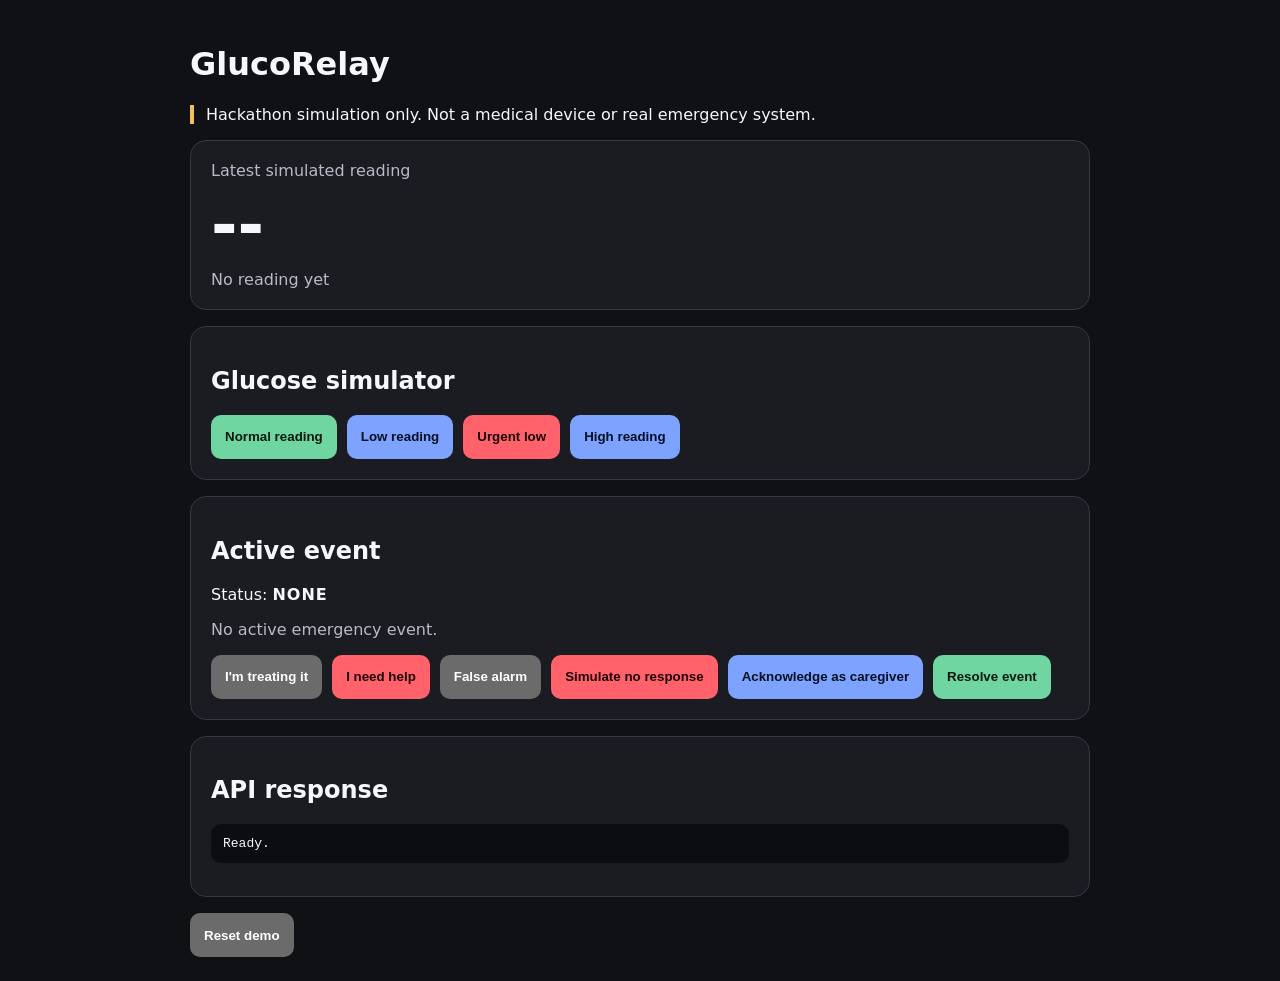
==== app/static/index.html @ 760d0e40 "implemented first version of project" ====
<!doctype html>
<html lang="en">
  <head>
    <meta charset="utf-8" />
    <meta name="viewport" content="width=device-width, initial-scale=1" />
    <title>GlucoRelay Demo</title>
    <style>
      :root {
        font-family: Inter, system-ui, sans-serif;
        color-scheme: dark;
        background: #101114;
        color: #f6f7fb;
      }
      * {
        box-sizing: border-box;
      }
      body {
        margin: 0;
        padding: 24px;
      }
      main {
        width: min(900px, 100%);
        margin: auto;
      }
      .card {
        background: #1a1c22;
        border: 1px solid #343844;
        border-radius: 16px;
        padding: 20px;
        margin-bottom: 16px;
      }
      .reading {
        font-size: 64px;
        font-weight: 800;
        margin: 8px 0;
      }
      .muted {
        color: #b6bbc8;
      }
      .status {
        font-weight: 700;
        text-transform: uppercase;
        letter-spacing: 0.06em;
      }
      .buttons {
        display: flex;
        flex-wrap: wrap;
        gap: 10px;
      }
      button {
        min-height: 44px;
        border: 0;
        border-radius: 10px;
        padding: 10px 14px;
        font-weight: 700;
        cursor: pointer;
      }
      button:disabled {
        opacity: 0.45;
        cursor: not-allowed;
      }
      .danger {
        background: #ff626b;
        color: #190305;
      }
      .primary {
        background: #7da2ff;
        color: #071021;
      }
      .safe {
        background: #6fd6a2;
        color: #04180d;
      }
      pre {
        white-space: pre-wrap;
        overflow-wrap: anywhere;
        background: #0c0d10;
        padding: 12px;
        border-radius: 10px;
        max-height: 320px;
        overflow: auto;
      }
      .warning {
        border-left: 4px solid #f2be55;
        padding-left: 12px;
      }
    </style>
  </head>
  <body>
    <main>
      <h1>GlucoRelay</h1>
      <p class="warning">
        Hackathon simulation only. Not a medical device or real emergency
        system.
      </p>

      <section class="card">
        <div class="muted">Latest simulated reading</div>
        <div id="reading" class="reading">--</div>
        <div id="trend" class="muted">No reading yet</div>
      </section>

      <section class="card">
        <h2>Glucose simulator</h2>
        <div class="buttons">
          <button class="safe" onclick="sendReading(110, 'flat')">
            Normal reading
          </button>
          <button class="primary" onclick="sendReading(67, 'single_down')">
            Low reading
          </button>
          <button class="danger" onclick="sendReading(52, 'double_down')">
            Urgent low
          </button>
          <button class="primary" onclick="sendReading(280, 'single_up')">
            High reading
          </button>
        </div>
      </section>

      <section class="card">
        <h2>Active event</h2>
        <p>Status: <span id="status" class="status">none</span></p>
        <p id="reason" class="muted">No active emergency event.</p>

        <div class="buttons">
          <button id="treatingBtn" onclick="patientResponse('treating')">
            I'm treating it
          </button>
          <button
            id="helpBtn"
            class="danger"
            onclick="patientResponse('need_help')"
          >
            I need help
          </button>
          <button id="falseBtn" onclick="patientResponse('false_alarm')">
            False alarm
          </button>
          <button id="timeoutBtn" class="danger" onclick="timeoutEvent()">
            Simulate no response
          </button>
          <button id="ackBtn" class="primary" onclick="acknowledge()">
            Acknowledge as caregiver
          </button>
          <button id="resolveBtn" class="safe" onclick="resolveEvent()">
            Resolve event
          </button>
        </div>
      </section>

      <section class="card">
        <h2>API response</h2>
        <pre id="output">Ready.</pre>
      </section>

      <button onclick="resetDemo()">Reset demo</button>
    </main>

    <script>
      let activeEventId = null;

      async function request(path, options = {}) {
        const response = await fetch(path, {
          headers: { "Content-Type": "application/json" },
          ...options,
        });
        const data = await response.json();
        document.getElementById("output").textContent = JSON.stringify(
          data,
          null,
          2,
        );
        if (!response.ok) throw new Error(data.detail || "Request failed");
        await refresh();
        return data;
      }

      async function refresh() {
        const response = await fetch("/api/state");
        const state = await response.json();

        const reading = state.latest_reading;
        document.getElementById("reading").textContent = reading
          ? `${reading.value_mg_dl} mg/dL`
          : "--";
        document.getElementById("trend").textContent = reading
          ? reading.trend.replaceAll("_", " ")
          : "No reading yet";

        const event = state.active_event;
        activeEventId = event?.id ?? null;
        document.getElementById("status").textContent = event?.status ?? "none";
        document.getElementById("reason").textContent =
          event?.reason ?? "No active emergency event.";

        const hasEvent = Boolean(event);
        [
          "treatingBtn",
          "helpBtn",
          "falseBtn",
          "timeoutBtn",
          "ackBtn",
          "resolveBtn",
        ].forEach((id) => {
          document.getElementById(id).disabled = !hasEvent;
        });
      }

      function requireEvent() {
        if (!activeEventId) {
          alert("Create an event first.");
          return false;
        }
        return true;
      }

      async function sendReading(value, trend) {
        await request("/api/readings", {
          method: "POST",
          body: JSON.stringify({
            value_mg_dl: value,
            trend,
            source: "simulator",
          }),
        });
      }

      async function patientResponse(response) {
        if (!requireEvent()) return;
        await request(`/api/events/${activeEventId}/patient-response`, {
          method: "POST",
          body: JSON.stringify({ response }),
        });
      }

      async function timeoutEvent() {
        if (!requireEvent()) return;
        await request(`/api/events/${activeEventId}/timeout`, {
          method: "POST",
        });
      }

      async function acknowledge() {
        if (!requireEvent()) return;
        await request(`/api/events/${activeEventId}/acknowledge`, {
          method: "POST",
          body: JSON.stringify({ caregiver_name: "Luis" }),
        });
      }

      async function resolveEvent() {
        if (!requireEvent()) return;
        await request(`/api/events/${activeEventId}/resolve`, {
          method: "POST",
        });
      }

      async function resetDemo() {
        await request("/api/reset", { method: "POST" });
      }

      refresh();
    </script>
  </body>
</html>
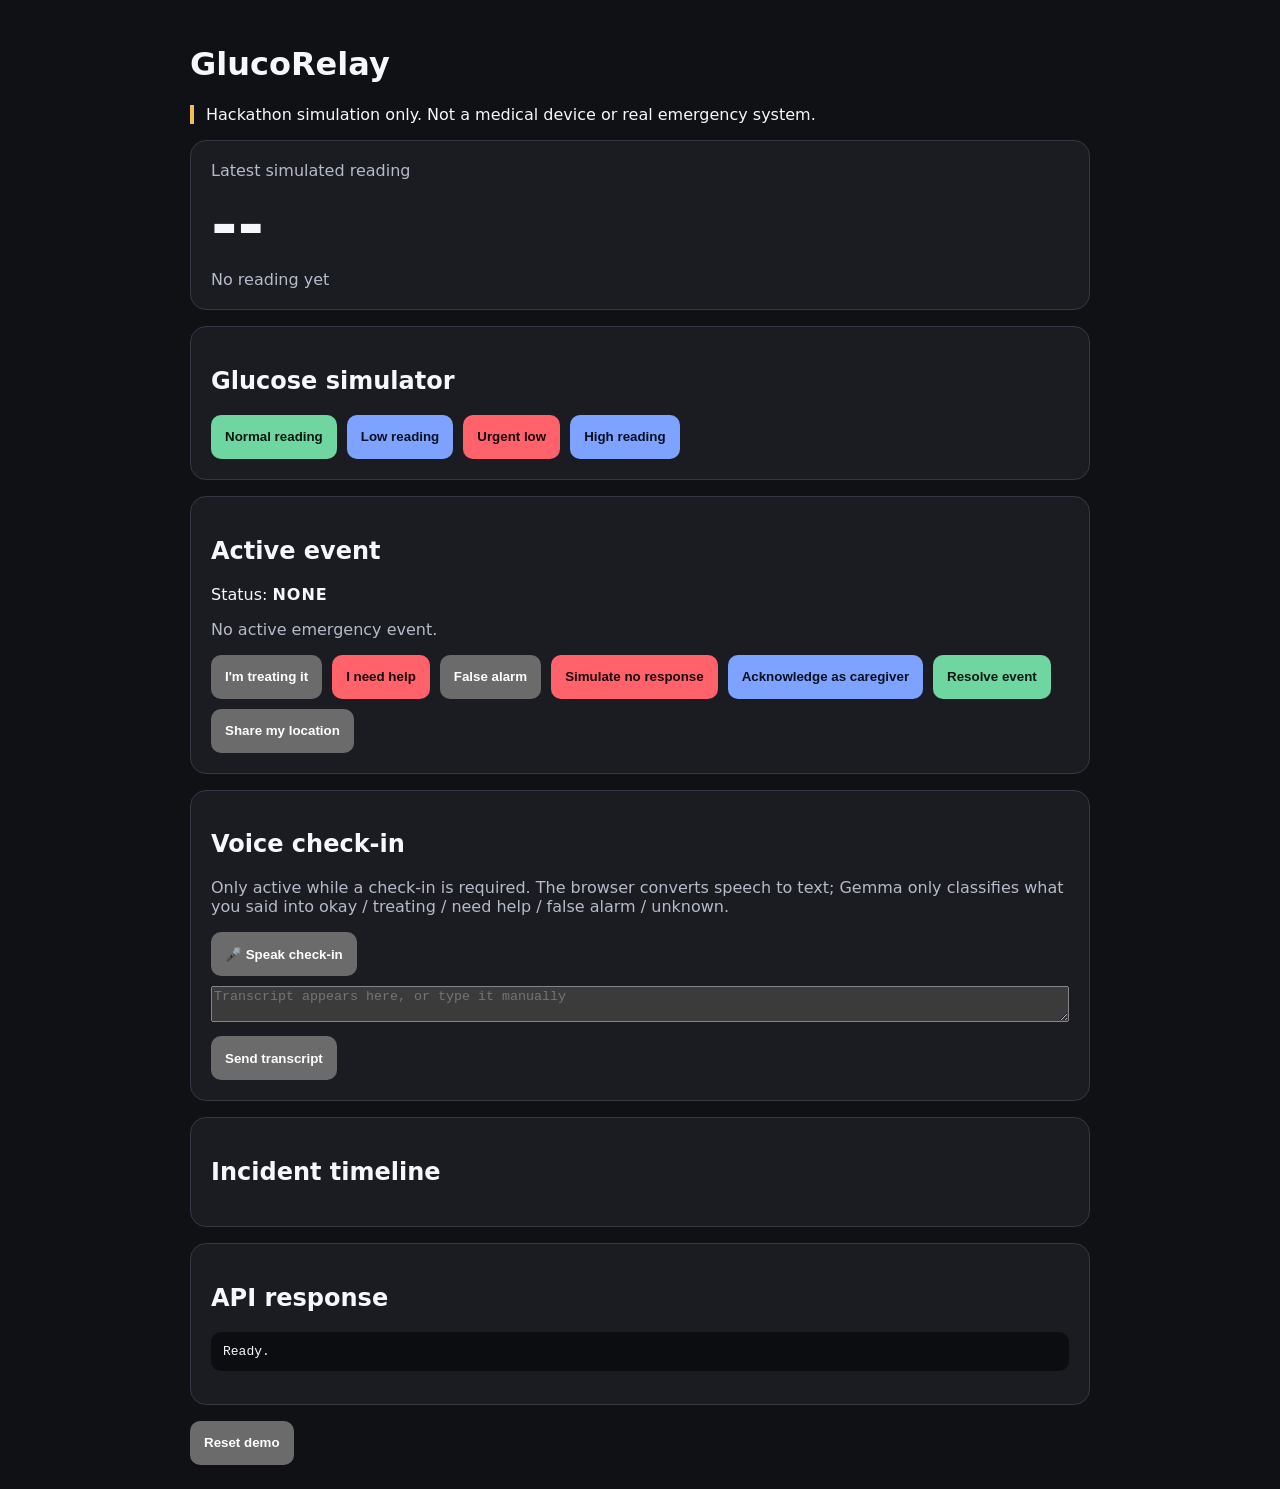
==== commit a7f55e04: "finished current version of the backend, still needs works" ====
--- a/app/static/index.html
+++ b/app/static/index.html
@@ -122,6 +122,9 @@
         <h2>Active event</h2>
         <p>Status: <span id="status" class="status">none</span></p>
         <p id="reason" class="muted">No active emergency event.</p>
+        <p id="patientSummary" class="muted"></p>
+        <p id="caregiverHandoff" class="muted"></p>
+        <p id="caregiverLink" class="muted"></p>
 
         <div class="buttons">
           <button id="treatingBtn" onclick="patientResponse('treating')">
@@ -146,7 +149,40 @@
           <button id="resolveBtn" class="safe" onclick="resolveEvent()">
             Resolve event
           </button>
+          <button id="locationBtn" onclick="shareLocation()">
+            Share my location
+          </button>
         </div>
+      </section>
+
+      <section class="card">
+        <h2>Voice check-in</h2>
+        <p class="muted">
+          Only active while a check-in is required. The browser converts
+          speech to text; Gemma only classifies what you said into okay /
+          treating / need help / false alarm / unknown.
+        </p>
+        <div class="buttons">
+          <button id="micBtn" onclick="startVoiceCheckIn()">
+            🎤 Speak check-in
+          </button>
+        </div>
+        <textarea
+          id="transcriptBox"
+          rows="2"
+          style="width: 100%; margin-top: 10px"
+          placeholder="Transcript appears here, or type it manually"
+        ></textarea>
+        <div class="buttons" style="margin-top: 10px">
+          <button id="sendTranscriptBtn" onclick="sendVoiceCheckIn()">
+            Send transcript
+          </button>
+        </div>
+      </section>
+
+      <section class="card">
+        <h2>Incident timeline</h2>
+        <ul id="timelineList" class="muted"></ul>
       </section>
 
       <section class="card">
@@ -194,6 +230,16 @@
         document.getElementById("reason").textContent =
           event?.reason ?? "No active emergency event.";
 
+        const langSuffix = event?.original_language && event.original_language !== "en"
+          ? ` (detected language: ${event.original_language})`
+          : "";
+        document.getElementById("patientSummary").textContent = event?.patient_response_summary
+          ? `Patient check-in: ${event.patient_response_summary}${langSuffix}`
+          : "";
+        document.getElementById("caregiverHandoff").textContent = event?.caregiver_handoff
+          ? `Caregiver handoff (${event.caregiver_handoff_source}): ${event.caregiver_handoff.headline} - ${event.caregiver_handoff.handoff}`
+          : "";
+
         const hasEvent = Boolean(event);
         [
           "treatingBtn",
@@ -202,9 +248,28 @@
           "timeoutBtn",
           "ackBtn",
           "resolveBtn",
+          "locationBtn",
         ].forEach((id) => {
           document.getElementById(id).disabled = !hasEvent;
         });
+
+        const canVoiceCheckIn = event?.status === "check_in_required";
+        ["micBtn", "sendTranscriptBtn"].forEach((id) => {
+          document.getElementById(id).disabled = !canVoiceCheckIn;
+        });
+
+        const caregiverLink = document.getElementById("caregiverLink");
+        caregiverLink.innerHTML = event
+          ? `Caregiver link: <a href="/caregiver/${event.public_token}" target="_blank" rel="noopener">/caregiver/${event.public_token}</a>`
+          : "";
+
+        const timelineList = document.getElementById("timelineList");
+        timelineList.innerHTML = "";
+        for (const entry of event?.timeline ?? []) {
+          const li = document.createElement("li");
+          li.textContent = `${new Date(entry.created_at).toLocaleTimeString()} - ${entry.message}`;
+          timelineList.append(li);
+        }
       }
 
       function requireEvent() {
@@ -245,7 +310,7 @@
         if (!requireEvent()) return;
         await request(`/api/events/${activeEventId}/acknowledge`, {
           method: "POST",
-          body: JSON.stringify({ caregiver_name: "Luis" }),
+          body: JSON.stringify({ caregiver_name: "Helper" }),
         });
       }
 
@@ -258,6 +323,64 @@
 
       async function resetDemo() {
         await request("/api/reset", { method: "POST" });
+      }
+
+      async function sendVoiceCheckIn() {
+        if (!requireEvent()) return;
+        const transcript = document.getElementById("transcriptBox").value.trim();
+        if (!transcript) {
+          alert("Speak or type a transcript first.");
+          return;
+        }
+        await request(`/api/events/${activeEventId}/voice-check-in`, {
+          method: "POST",
+          body: JSON.stringify({ transcript, language: "en-US" }),
+        });
+      }
+
+      function startVoiceCheckIn() {
+        const SpeechRecognition =
+          window.SpeechRecognition || window.webkitSpeechRecognition;
+        if (!SpeechRecognition) {
+          alert(
+            "This browser doesn't support speech recognition. Type the transcript instead.",
+          );
+          return;
+        }
+        const recognizer = new SpeechRecognition();
+        recognizer.lang = "en-US";
+        recognizer.interimResults = false;
+        recognizer.maxAlternatives = 1;
+        recognizer.onresult = (event) => {
+          const transcript = event.results[0][0].transcript;
+          document.getElementById("transcriptBox").value = transcript;
+        };
+        recognizer.onerror = (event) => {
+          alert(`Speech recognition error: ${event.error}`);
+        };
+        // Listens only for this single check-in utterance, then stops -
+        // this is not a continuously-listening wake-word feature.
+        recognizer.start();
+      }
+
+      async function shareLocation() {
+        if (!requireEvent()) return;
+        if (!navigator.geolocation) {
+          alert("Geolocation isn't available in this browser.");
+          return;
+        }
+        navigator.geolocation.getCurrentPosition(
+          async (position) => {
+            await request(`/api/events/${activeEventId}/location`, {
+              method: "POST",
+              body: JSON.stringify({
+                latitude: position.coords.latitude,
+                longitude: position.coords.longitude,
+              }),
+            });
+          },
+          (error) => alert(`Could not get location: ${error.message}`),
+        );
       }
 
       refresh();
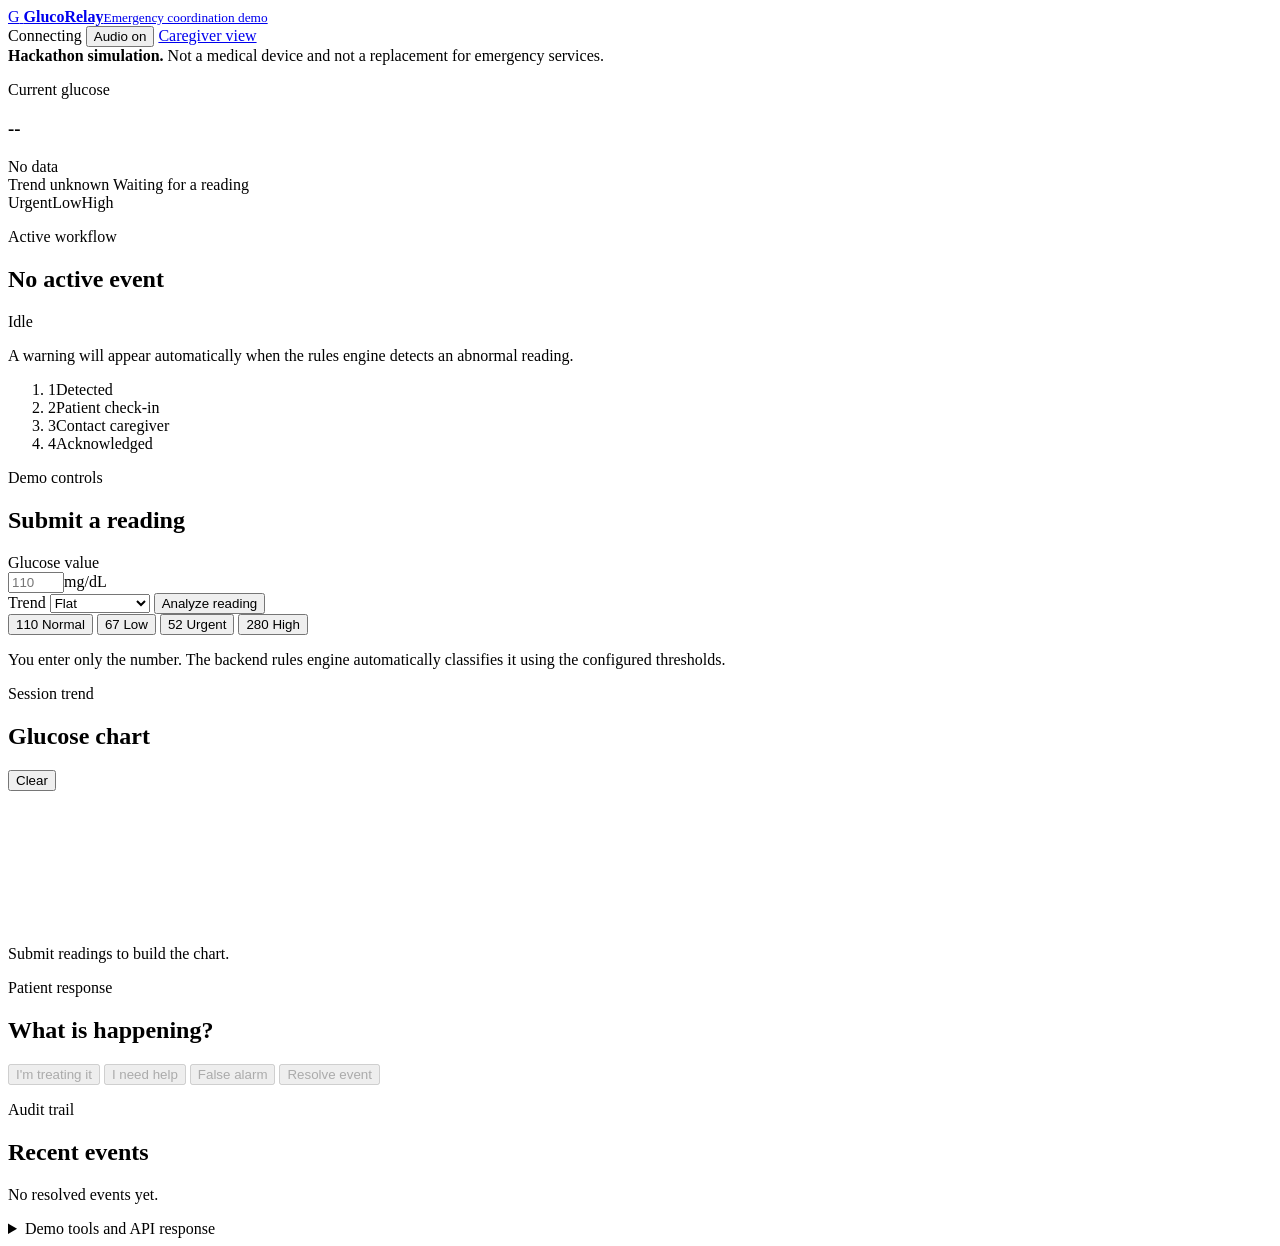
==== commit 38f4f35c: "updated frontend" ====
--- a/app/static/index.html
+++ b/app/static/index.html
@@ -1,389 +1,160 @@
 <!doctype html>
 <html lang="en">
-  <head>
-    <meta charset="utf-8" />
-    <meta name="viewport" content="width=device-width, initial-scale=1" />
-    <title>GlucoRelay Demo</title>
-    <style>
-      :root {
-        font-family: Inter, system-ui, sans-serif;
-        color-scheme: dark;
-        background: #101114;
-        color: #f6f7fb;
-      }
-      * {
-        box-sizing: border-box;
-      }
-      body {
-        margin: 0;
-        padding: 24px;
-      }
-      main {
-        width: min(900px, 100%);
-        margin: auto;
-      }
-      .card {
-        background: #1a1c22;
-        border: 1px solid #343844;
-        border-radius: 16px;
-        padding: 20px;
-        margin-bottom: 16px;
-      }
-      .reading {
-        font-size: 64px;
-        font-weight: 800;
-        margin: 8px 0;
-      }
-      .muted {
-        color: #b6bbc8;
-      }
-      .status {
-        font-weight: 700;
-        text-transform: uppercase;
-        letter-spacing: 0.06em;
-      }
-      .buttons {
-        display: flex;
-        flex-wrap: wrap;
-        gap: 10px;
-      }
-      button {
-        min-height: 44px;
-        border: 0;
-        border-radius: 10px;
-        padding: 10px 14px;
-        font-weight: 700;
-        cursor: pointer;
-      }
-      button:disabled {
-        opacity: 0.45;
-        cursor: not-allowed;
-      }
-      .danger {
-        background: #ff626b;
-        color: #190305;
-      }
-      .primary {
-        background: #7da2ff;
-        color: #071021;
-      }
-      .safe {
-        background: #6fd6a2;
-        color: #04180d;
-      }
-      pre {
-        white-space: pre-wrap;
-        overflow-wrap: anywhere;
-        background: #0c0d10;
-        padding: 12px;
-        border-radius: 10px;
-        max-height: 320px;
-        overflow: auto;
-      }
-      .warning {
-        border-left: 4px solid #f2be55;
-        padding-left: 12px;
-      }
-    </style>
-  </head>
-  <body>
-    <main>
-      <h1>GlucoRelay</h1>
-      <p class="warning">
-        Hackathon simulation only. Not a medical device or real emergency
-        system.
-      </p>
+<head>
+  <meta charset="utf-8">
+  <meta name="viewport" content="width=device-width, initial-scale=1">
+  <meta name="theme-color" content="#07111f">
+  <title>GlucoRelay Patient Demo</title>
+  <link rel="stylesheet" href="/static/styles.css">
+  <script src="/static/app.js" defer></script>
+</head>
+<body data-page="patient">
+  <header class="topbar">
+    <a class="brand" href="/" aria-label="GlucoRelay home">
+      <span class="brand-mark" aria-hidden="true">G</span>
+      <span><strong>GlucoRelay</strong><small>Emergency coordination demo</small></span>
+    </a>
+    <nav class="top-actions" aria-label="Primary navigation">
+      <span id="connectionPill" class="pill pill-neutral">Connecting</span>
+      <button id="audioToggleBtn" class="button button-ghost audio-toggle" type="button" aria-pressed="true">Audio on</button>
+      <a class="button button-ghost" href="/caregiver">Caregiver view</a>
+    </nav>
+  </header>
 
-      <section class="card">
-        <div class="muted">Latest simulated reading</div>
-        <div id="reading" class="reading">--</div>
-        <div id="trend" class="muted">No reading yet</div>
-      </section>
+  <main class="shell">
+    <section class="demo-notice" role="note">
+      <strong>Hackathon simulation.</strong> Not a medical device and not a replacement for emergency services.
+    </section>
 
-      <section class="card">
-        <h2>Glucose simulator</h2>
-        <div class="buttons">
-          <button class="safe" onclick="sendReading(110, 'flat')">
-            Normal reading
-          </button>
-          <button class="primary" onclick="sendReading(67, 'single_down')">
-            Low reading
-          </button>
-          <button class="danger" onclick="sendReading(52, 'double_down')">
-            Urgent low
-          </button>
-          <button class="primary" onclick="sendReading(280, 'single_up')">
-            High reading
-          </button>
+    <section class="hero-grid">
+      <article id="readingCard" class="card reading-card state-neutral">
+        <div class="card-heading">
+          <div>
+            <p class="eyebrow">Current glucose</p>
+            <h1 id="readingValue">--</h1>
+          </div>
+          <span id="readingBadge" class="status-badge">No data</span>
         </div>
-      </section>
+        <div class="reading-meta">
+          <span id="trendValue">Trend unknown</span>
+          <span id="readingTime">Waiting for a reading</span>
+        </div>
+        <div class="range-track" aria-label="Configured glucose thresholds">
+          <span class="range urgent"></span><span class="range low"></span><span class="range normal"></span><span class="range high"></span>
+        </div>
+        <div class="range-labels">
+          <span id="urgentThreshold">Urgent</span><span id="lowThreshold">Low</span><span id="highThreshold">High</span>
+        </div>
+      </article>
 
-      <section class="card">
-        <h2>Active event</h2>
-        <p>Status: <span id="status" class="status">none</span></p>
-        <p id="reason" class="muted">No active emergency event.</p>
-        <p id="patientSummary" class="muted"></p>
-        <p id="caregiverHandoff" class="muted"></p>
-        <p id="caregiverLink" class="muted"></p>
+      <article class="card event-card">
+        <div class="card-heading">
+          <div>
+            <p class="eyebrow">Active workflow</p>
+            <h2 id="eventTitle">No active event</h2>
+          </div>
+          <span id="eventStatus" class="status-badge">Idle</span>
+        </div>
+        <p id="eventReason" class="muted">A warning will appear automatically when the rules engine detects an abnormal reading.</p>
+        <ol class="workflow" aria-label="Emergency workflow">
+          <li id="stepDetected"><span>1</span>Detected</li>
+          <li id="stepCheckin"><span>2</span>Patient check-in</li>
+          <li id="stepContact"><span>3</span>Contact caregiver</li>
+          <li id="stepAck"><span>4</span>Acknowledged</li>
+        </ol>
+      </article>
+    </section>
 
-        <div class="buttons">
-          <button id="treatingBtn" onclick="patientResponse('treating')">
-            I'm treating it
-          </button>
-          <button
-            id="helpBtn"
-            class="danger"
-            onclick="patientResponse('need_help')"
-          >
-            I need help
-          </button>
-          <button id="falseBtn" onclick="patientResponse('false_alarm')">
-            False alarm
-          </button>
-          <button id="timeoutBtn" class="danger" onclick="timeoutEvent()">
-            Simulate no response
-          </button>
-          <button id="ackBtn" class="primary" onclick="acknowledge()">
-            Acknowledge as caregiver
-          </button>
-          <button id="resolveBtn" class="safe" onclick="resolveEvent()">
-            Resolve event
-          </button>
-          <button id="locationBtn" onclick="shareLocation()">
-            Share my location
-          </button>
+    <section class="content-grid">
+      <article class="card simulator-card">
+        <div class="card-heading">
+          <div><p class="eyebrow">Demo controls</p><h2>Submit a reading</h2></div>
         </div>
-      </section>
+        <form id="readingForm" class="reading-form">
+          <label>
+            <span>Glucose value</span>
+            <div class="input-with-unit"><input id="readingInput" type="number" min="20" max="600" step="1" inputmode="numeric" placeholder="110" required><span>mg/dL</span></div>
+          </label>
+          <label>
+            <span>Trend</span>
+            <select id="trendInput">
+              <option value="unknown">Unknown</option>
+              <option value="double_down">Double down</option>
+              <option value="single_down">Single down</option>
+              <option value="flat" selected>Flat</option>
+              <option value="single_up">Single up</option>
+              <option value="double_up">Double up</option>
+            </select>
+          </label>
+          <button class="button button-primary" type="submit">Analyze reading</button>
+        </form>
+        <div class="preset-row" aria-label="Reading presets">
+          <button class="preset safe" data-reading="110" data-trend="flat">110 Normal</button>
+          <button class="preset caution" data-reading="67" data-trend="single_down">67 Low</button>
+          <button class="preset danger" data-reading="52" data-trend="double_down">52 Urgent</button>
+          <button class="preset caution" data-reading="280" data-trend="single_up">280 High</button>
+        </div>
+        <p class="helper">You enter only the number. The backend rules engine automatically classifies it using the configured thresholds.</p>
+      </article>
 
-      <section class="card">
-        <h2>Voice check-in</h2>
-        <p class="muted">
-          Only active while a check-in is required. The browser converts
-          speech to text; Gemma only classifies what you said into okay /
-          treating / need help / false alarm / unknown.
-        </p>
-        <div class="buttons">
-          <button id="micBtn" onclick="startVoiceCheckIn()">
-            🎤 Speak check-in
-          </button>
+      <article class="card chart-card">
+        <div class="card-heading">
+          <div><p class="eyebrow">Session trend</p><h2>Glucose chart</h2></div>
+          <button id="clearChartBtn" class="text-button" type="button">Clear</button>
         </div>
-        <textarea
-          id="transcriptBox"
-          rows="2"
-          style="width: 100%; margin-top: 10px"
-          placeholder="Transcript appears here, or type it manually"
-        ></textarea>
-        <div class="buttons" style="margin-top: 10px">
-          <button id="sendTranscriptBtn" onclick="sendVoiceCheckIn()">
-            Send transcript
-          </button>
+        <div class="chart-wrap"><canvas id="glucoseChart" aria-label="Session glucose chart"></canvas></div>
+        <div id="chartEmpty" class="empty-chart">Submit readings to build the chart.</div>
+      </article>
+    </section>
+
+    <section class="content-grid lower-grid">
+      <article class="card actions-card">
+        <div class="card-heading"><div><p class="eyebrow">Patient response</p><h2>What is happening?</h2></div></div>
+        <div class="action-grid">
+          <button id="treatingBtn" class="button button-primary" disabled>I'm treating it</button>
+          <button id="helpBtn" class="button button-danger" disabled>I need help</button>
+          <button id="falseAlarmBtn" class="button button-ghost" disabled>False alarm</button>
+          <button id="resolveBtn" class="button button-success" disabled>Resolve event</button>
         </div>
-      </section>
+      </article>
 
-      <section class="card">
-        <h2>Incident timeline</h2>
-        <ul id="timelineList" class="muted"></ul>
-      </section>
+      <article class="card history-card">
+        <div class="card-heading"><div><p class="eyebrow">Audit trail</p><h2>Recent events</h2></div></div>
+        <div id="historyList" class="history-list"><p class="muted">No resolved events yet.</p></div>
+      </article>
+    </section>
 
-      <section class="card">
-        <h2>API response</h2>
-        <pre id="output">Ready.</pre>
-      </section>
+    <section class="card debug-card">
+      <details>
+        <summary>Demo tools and API response</summary>
+        <div class="debug-actions">
+          <button id="timeoutBtn" class="button button-ghost" disabled>Simulate no response</button>
+          <button id="resetBtn" class="button button-ghost">Reset demo</button>
+        </div>
+        <pre id="apiOutput">Ready.</pre>
+      </details>
+    </section>
+  </main>
 
-      <button onclick="resetDemo()">Reset demo</button>
-    </main>
+  <div id="emergencyOverlay" class="overlay" hidden>
+    <section class="overlay-card" role="dialog" aria-modal="true" aria-labelledby="overlayTitle">
+      <div class="alert-icon" aria-hidden="true">!</div>
+      <p class="eyebrow">Automatic rules-engine warning</p>
+      <h2 id="overlayTitle">Glucose check-in needed</h2>
+      <div id="overlayReading" class="overlay-reading">-- mg/dL</div>
+      <p id="overlayReason" class="overlay-reason"></p>
+      <div id="countdownBlock" class="countdown-block">
+        <div class="countdown-ring"><span id="countdownValue">30</span></div>
+        <p>Caregiver escalation begins if there is no response.</p>
+      </div>
+      <div class="overlay-actions">
+        <button id="overlayTreatingBtn" class="button button-primary">I'm treating it</button>
+        <button id="overlayHelpBtn" class="button button-danger">I need help now</button>
+        <button id="overlayFalseBtn" class="button button-ghost">False alarm</button>
+      </div>
+    </section>
+  </div>
 
-    <script>
-      let activeEventId = null;
-
-      async function request(path, options = {}) {
-        const response = await fetch(path, {
-          headers: { "Content-Type": "application/json" },
-          ...options,
-        });
-        const data = await response.json();
-        document.getElementById("output").textContent = JSON.stringify(
-          data,
-          null,
-          2,
-        );
-        if (!response.ok) throw new Error(data.detail || "Request failed");
-        await refresh();
-        return data;
-      }
-
-      async function refresh() {
-        const response = await fetch("/api/state");
-        const state = await response.json();
-
-        const reading = state.latest_reading;
-        document.getElementById("reading").textContent = reading
-          ? `${reading.value_mg_dl} mg/dL`
-          : "--";
-        document.getElementById("trend").textContent = reading
-          ? reading.trend.replaceAll("_", " ")
-          : "No reading yet";
-
-        const event = state.active_event;
-        activeEventId = event?.id ?? null;
-        document.getElementById("status").textContent = event?.status ?? "none";
-        document.getElementById("reason").textContent =
-          event?.reason ?? "No active emergency event.";
-
-        const langSuffix = event?.original_language && event.original_language !== "en"
-          ? ` (detected language: ${event.original_language})`
-          : "";
-        document.getElementById("patientSummary").textContent = event?.patient_response_summary
-          ? `Patient check-in: ${event.patient_response_summary}${langSuffix}`
-          : "";
-        document.getElementById("caregiverHandoff").textContent = event?.caregiver_handoff
-          ? `Caregiver handoff (${event.caregiver_handoff_source}): ${event.caregiver_handoff.headline} - ${event.caregiver_handoff.handoff}`
-          : "";
-
-        const hasEvent = Boolean(event);
-        [
-          "treatingBtn",
-          "helpBtn",
-          "falseBtn",
-          "timeoutBtn",
-          "ackBtn",
-          "resolveBtn",
-          "locationBtn",
-        ].forEach((id) => {
-          document.getElementById(id).disabled = !hasEvent;
-        });
-
-        const canVoiceCheckIn = event?.status === "check_in_required";
-        ["micBtn", "sendTranscriptBtn"].forEach((id) => {
-          document.getElementById(id).disabled = !canVoiceCheckIn;
-        });
-
-        const caregiverLink = document.getElementById("caregiverLink");
-        caregiverLink.innerHTML = event
-          ? `Caregiver link: <a href="/caregiver/${event.public_token}" target="_blank" rel="noopener">/caregiver/${event.public_token}</a>`
-          : "";
-
-        const timelineList = document.getElementById("timelineList");
-        timelineList.innerHTML = "";
-        for (const entry of event?.timeline ?? []) {
-          const li = document.createElement("li");
-          li.textContent = `${new Date(entry.created_at).toLocaleTimeString()} - ${entry.message}`;
-          timelineList.append(li);
-        }
-      }
-
-      function requireEvent() {
-        if (!activeEventId) {
-          alert("Create an event first.");
-          return false;
-        }
-        return true;
-      }
-
-      async function sendReading(value, trend) {
-        await request("/api/readings", {
-          method: "POST",
-          body: JSON.stringify({
-            value_mg_dl: value,
-            trend,
-            source: "simulator",
-          }),
-        });
-      }
-
-      async function patientResponse(response) {
-        if (!requireEvent()) return;
-        await request(`/api/events/${activeEventId}/patient-response`, {
-          method: "POST",
-          body: JSON.stringify({ response }),
-        });
-      }
-
-      async function timeoutEvent() {
-        if (!requireEvent()) return;
-        await request(`/api/events/${activeEventId}/timeout`, {
-          method: "POST",
-        });
-      }
-
-      async function acknowledge() {
-        if (!requireEvent()) return;
-        await request(`/api/events/${activeEventId}/acknowledge`, {
-          method: "POST",
-          body: JSON.stringify({ caregiver_name: "Helper" }),
-        });
-      }
-
-      async function resolveEvent() {
-        if (!requireEvent()) return;
-        await request(`/api/events/${activeEventId}/resolve`, {
-          method: "POST",
-        });
-      }
-
-      async function resetDemo() {
-        await request("/api/reset", { method: "POST" });
-      }
-
-      async function sendVoiceCheckIn() {
-        if (!requireEvent()) return;
-        const transcript = document.getElementById("transcriptBox").value.trim();
-        if (!transcript) {
-          alert("Speak or type a transcript first.");
-          return;
-        }
-        await request(`/api/events/${activeEventId}/voice-check-in`, {
-          method: "POST",
-          body: JSON.stringify({ transcript, language: "en-US" }),
-        });
-      }
-
-      function startVoiceCheckIn() {
-        const SpeechRecognition =
-          window.SpeechRecognition || window.webkitSpeechRecognition;
-        if (!SpeechRecognition) {
-          alert(
-            "This browser doesn't support speech recognition. Type the transcript instead.",
-          );
-          return;
-        }
-        const recognizer = new SpeechRecognition();
-        recognizer.lang = "en-US";
-        recognizer.interimResults = false;
-        recognizer.maxAlternatives = 1;
-        recognizer.onresult = (event) => {
-          const transcript = event.results[0][0].transcript;
-          document.getElementById("transcriptBox").value = transcript;
-        };
-        recognizer.onerror = (event) => {
-          alert(`Speech recognition error: ${event.error}`);
-        };
-        // Listens only for this single check-in utterance, then stops -
-        // this is not a continuously-listening wake-word feature.
-        recognizer.start();
-      }
-
-      async function shareLocation() {
-        if (!requireEvent()) return;
-        if (!navigator.geolocation) {
-          alert("Geolocation isn't available in this browser.");
-          return;
-        }
-        navigator.geolocation.getCurrentPosition(
-          async (position) => {
-            await request(`/api/events/${activeEventId}/location`, {
-              method: "POST",
-              body: JSON.stringify({
-                latitude: position.coords.latitude,
-                longitude: position.coords.longitude,
-              }),
-            });
-          },
-          (error) => alert(`Could not get location: ${error.message}`),
-        );
-      }
-
-      refresh();
-    </script>
-  </body>
+  <div id="toastRegion" class="toast-region" aria-live="polite" aria-atomic="true"></div>
+</body>
 </html>
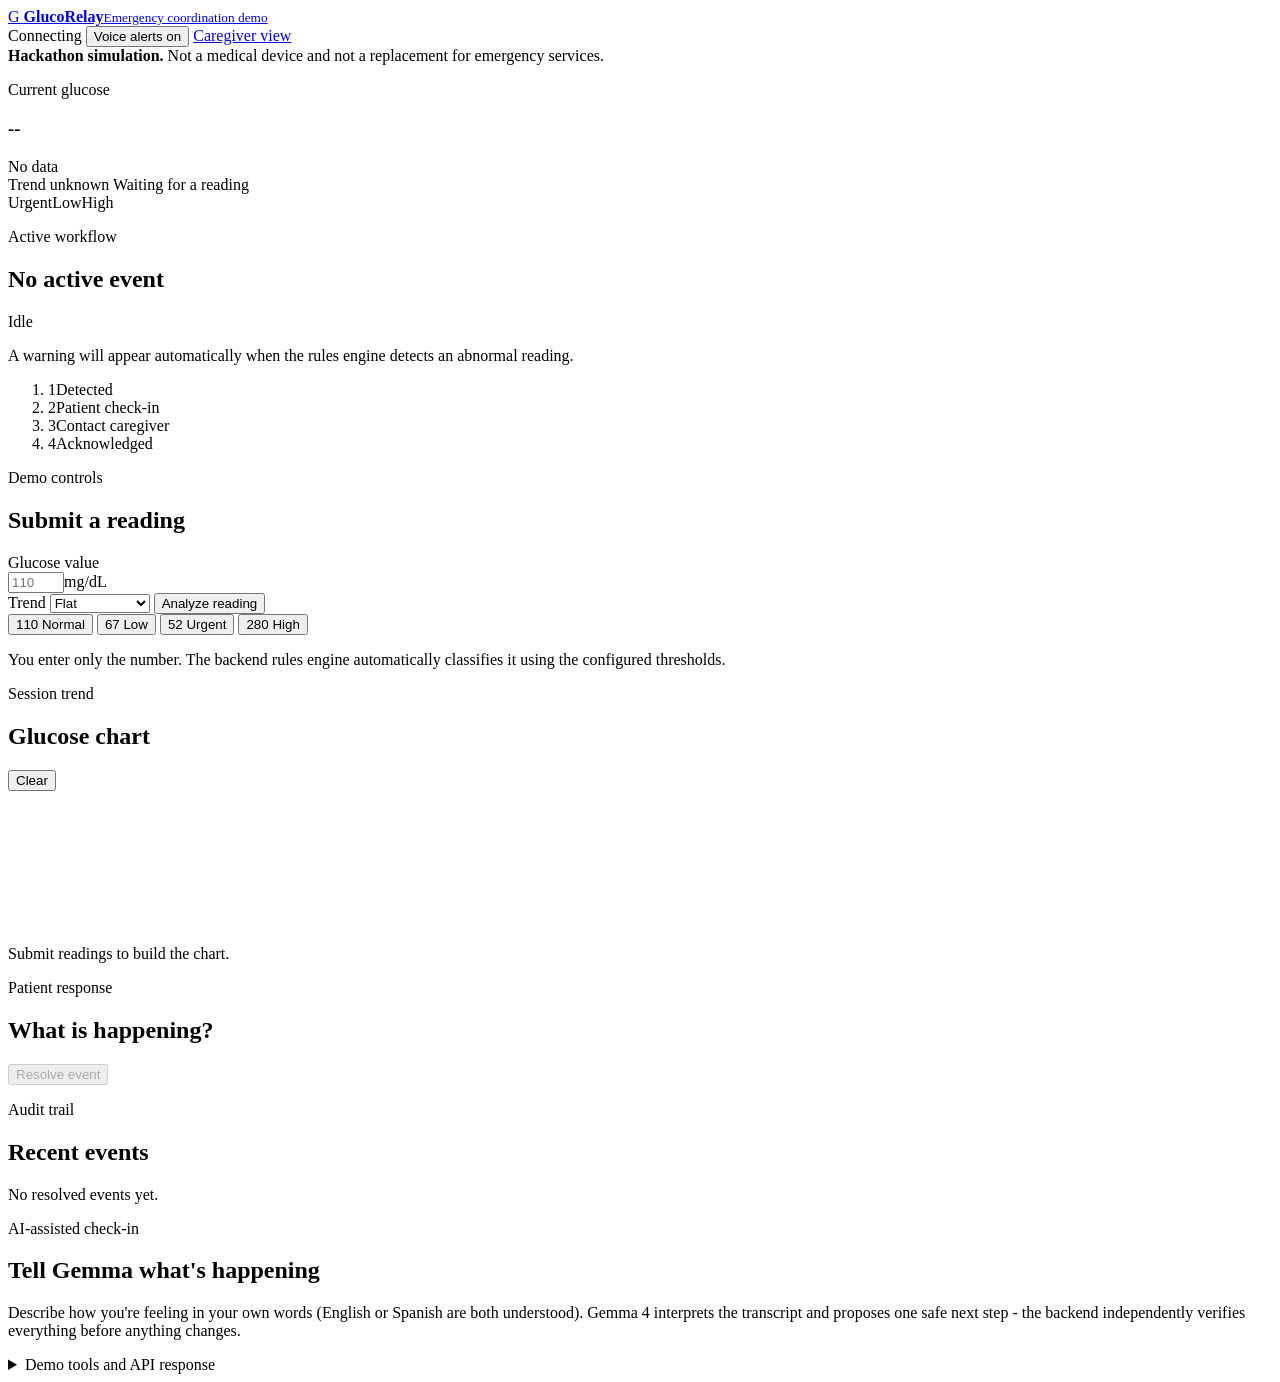
==== commit 144421a7: "fixed bugs on the frontend, involving improper behavior and general problems" ====
--- a/app/static/index.html
+++ b/app/static/index.html
@@ -16,7 +16,7 @@
     </a>
     <nav class="top-actions" aria-label="Primary navigation">
       <span id="connectionPill" class="pill pill-neutral">Connecting</span>
-      <button id="audioToggleBtn" class="button button-ghost audio-toggle" type="button" aria-pressed="true">Audio on</button>
+      <button id="audioToggleBtn" class="button button-ghost audio-toggle" type="button" aria-pressed="true">Voice alerts on</button>
       <a class="button button-ghost" href="/caregiver">Caregiver view</a>
     </nav>
   </header>
@@ -110,10 +110,20 @@
     <section class="content-grid lower-grid">
       <article class="card actions-card">
         <div class="card-heading"><div><p class="eyebrow">Patient response</p><h2>What is happening?</h2></div></div>
-        <div class="action-grid">
-          <button id="treatingBtn" class="button button-primary" disabled>I'm treating it</button>
-          <button id="helpBtn" class="button button-danger" disabled>I need help</button>
-          <button id="falseAlarmBtn" class="button button-ghost" disabled>False alarm</button>
+
+        <p id="countdownText" class="countdown-text" aria-live="polite" hidden></p>
+
+        <div id="checkInPrompt" hidden>
+          <div class="action-grid">
+            <button id="treatingBtn" class="button button-primary" disabled>I'm treating it</button>
+            <button id="helpBtn" class="button button-danger" disabled>I need help</button>
+            <button id="falseAlarmBtn" class="button button-ghost" disabled>False alarm</button>
+          </div>
+        </div>
+
+        <p id="patientStatusMessage" class="helper status-message" aria-live="polite" hidden></p>
+
+        <div class="action-grid resolve-row">
           <button id="resolveBtn" class="button button-success" disabled>Resolve event</button>
         </div>
       </article>
@@ -121,6 +131,49 @@
       <article class="card history-card">
         <div class="card-heading"><div><p class="eyebrow">Audit trail</p><h2>Recent events</h2></div></div>
         <div id="historyList" class="history-list"><p class="muted">No resolved events yet.</p></div>
+      </article>
+    </section>
+
+    <section class="content-grid">
+      <article id="gemmaCard" class="card gemma-card">
+        <div class="card-heading">
+          <div><p class="eyebrow">AI-assisted check-in</p><h2>Tell Gemma what's happening</h2></div>
+        </div>
+        <p class="muted">
+          Describe how you're feeling in your own words (English or Spanish are both
+          understood). Gemma 4 interprets the transcript and proposes one safe next
+          step - the backend independently verifies everything before anything changes.
+        </p>
+        <p id="gemmaDisabledNotice" class="helper" hidden></p>
+        <form id="gemmaForm" class="gemma-form" hidden>
+          <label for="gemmaTranscript">Describe how you're feeling</label>
+          <textarea
+            id="gemmaTranscript"
+            rows="3"
+            maxlength="2000"
+            placeholder="Example: I feel confused. Please contact Helper. My glucagon is in my red backpack."
+          ></textarea>
+          <button id="gemmaSubmitBtn" class="button button-primary" type="submit" disabled>Analyze with Gemma</button>
+        </form>
+        <p id="gemmaStatus" class="gemma-status" aria-live="polite"></p>
+        <div id="gemmaResult" class="gemma-result" hidden>
+          <dl class="detail-list">
+            <div><dt>Interpretation source</dt><dd id="gemmaSource">--</dd></div>
+            <div><dt>Summary</dt><dd id="gemmaSummary">--</dd></div>
+            <div><dt>Action</dt><dd id="gemmaAction">--</dd></div>
+            <div><dt>Requested contact</dt><dd id="gemmaContact">--</dd></div>
+            <div><dt>Reported condition</dt><dd id="gemmaCondition">--</dd></div>
+            <div><dt>Reported action</dt><dd id="gemmaReportedAction">--</dd></div>
+            <div><dt>Supply location</dt><dd id="gemmaSupplyLocation">--</dd></div>
+            <div><dt>Detected language</dt><dd id="gemmaLanguage">--</dd></div>
+            <div><dt>Validated application action</dt><dd id="gemmaValidatedTool">--</dd></div>
+          </dl>
+          <div id="gemmaHandoffBlock" class="gemma-handoff" hidden>
+            <p class="eyebrow">Caregiver handoff</p>
+            <p id="gemmaHandoffHeadline" class="gemma-handoff-headline"></p>
+            <p id="gemmaHandoffText"></p>
+          </div>
+        </div>
       </article>
     </section>
 
@@ -144,8 +197,8 @@
       <div id="overlayReading" class="overlay-reading">-- mg/dL</div>
       <p id="overlayReason" class="overlay-reason"></p>
       <div id="countdownBlock" class="countdown-block">
-        <div class="countdown-ring"><span id="countdownValue">30</span></div>
-        <p>Caregiver escalation begins if there is no response.</p>
+        <div class="countdown-ring"><span id="countdownValue">--</span></div>
+        <p id="overlayCountdownText" aria-live="polite">Caregiver escalation begins if there is no response.</p>
       </div>
       <div class="overlay-actions">
         <button id="overlayTreatingBtn" class="button button-primary">I'm treating it</button>
